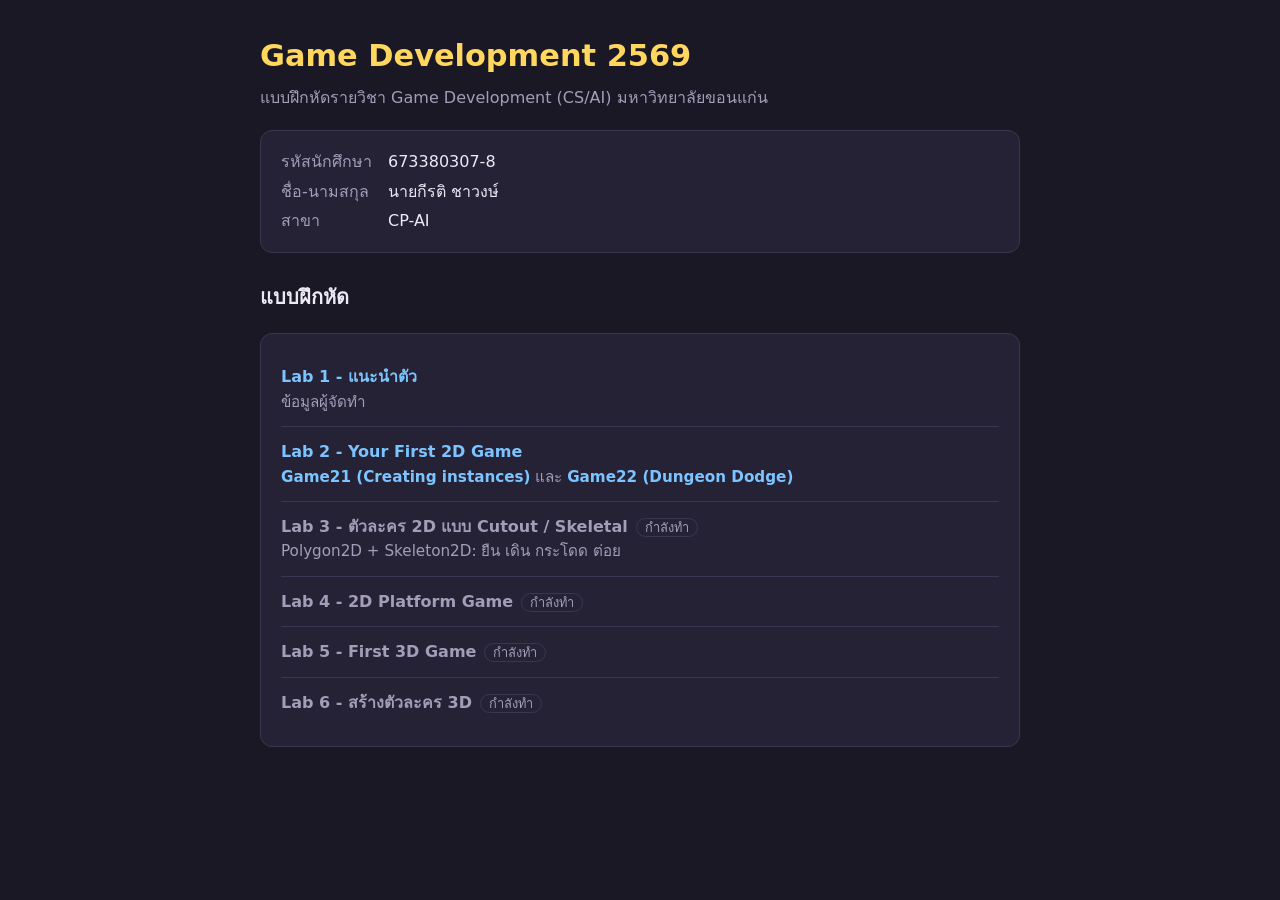
==== docs/index.html @ 1042a4ec "Add Lab 2: Game21 (instancing) and Game22 (Dungeon Dodge) with web exports and docs index" ====
<!DOCTYPE html>
<html lang="th">
<head>
  <meta charset="utf-8">
  <meta name="viewport" content="width=device-width, initial-scale=1">
  <title>Game Dev 2569 - 673380307-8 กีรติ ชาวงษ์</title>
  <link rel="stylesheet" href="style.css">
</head>
<body>
<main>
  <h1>Game Development 2569</h1>
  <p class="sub">แบบฝึกหัดรายวิชา Game Development (CS/AI) มหาวิทยาลัยขอนแก่น</p>

  <section class="card">
    <dl>
      <dt>รหัสนักศึกษา</dt><dd>673380307-8</dd>
      <dt>ชื่อ-นามสกุล</dt><dd>นายกีรติ ชาวงษ์</dd>
      <dt>สาขา</dt><dd>CP-AI</dd>
    </dl>
  </section>

  <h2>แบบฝึกหัด</h2>
  <section class="card">
    <ul class="labs">
      <li>
        <a href="lab1.html">Lab 1 - แนะนำตัว</a>
        <span class="desc">ข้อมูลผู้จัดทำ</span>
      </li>
      <li>
        <a href="lab2.html">Lab 2 - Your First 2D Game</a>
        <span class="desc">
          <a href="game21.html">Game21 (Creating instances)</a> และ
          <a href="game22.html">Game22 (Dungeon Dodge)</a>
        </span>
      </li>
      <li>
        <span class="pending">Lab 3 - ตัวละคร 2D แบบ Cutout / Skeletal</span><span class="tag">กำลังทำ</span>
        <span class="desc">Polygon2D + Skeleton2D: ยืน เดิน กระโดด ต่อย</span>
      </li>
      <li>
        <span class="pending">Lab 4 - 2D Platform Game</span><span class="tag">กำลังทำ</span>
      </li>
      <li>
        <span class="pending">Lab 5 - First 3D Game</span><span class="tag">กำลังทำ</span>
      </li>
      <li>
        <span class="pending">Lab 6 - สร้างตัวละคร 3D</span><span class="tag">กำลังทำ</span>
      </li>
    </ul>
  </section>
</main>
</body>
</html>
---- docs/style.css ----
:root {
  --bg: #1b1826;
  --panel: #262236;
  --line: #3a3550;
  --text: #ece9f5;
  --muted: #a39db8;
  --accent: #ffd75e;
  --link: #7cc4ff;
}

* { box-sizing: border-box; }

body {
  margin: 0;
  padding: 32px 16px 48px;
  background: var(--bg);
  color: var(--text);
  font-family: "Sarabun", "Leelawadee UI", Tahoma, system-ui, sans-serif;
  line-height: 1.6;
}

main { max-width: 760px; margin: 0 auto; }

h1 { margin: 0 0 4px; font-size: 1.9rem; color: var(--accent); }
h2 { margin: 28px 0 10px; font-size: 1.25rem; }

.sub { margin: 0; color: var(--muted); }

.card {
  margin-top: 20px;
  padding: 18px 20px;
  background: var(--panel);
  border: 1px solid var(--line);
  border-radius: 12px;
}

dl { display: grid; grid-template-columns: max-content 1fr; gap: 4px 16px; margin: 0; }
dt { color: var(--muted); }
dd { margin: 0; }

ul.labs { list-style: none; margin: 0; padding: 0; }
ul.labs li { padding: 12px 0; border-bottom: 1px solid var(--line); }
ul.labs li:last-child { border-bottom: 0; }
ul.labs .desc { display: block; color: var(--muted); font-size: 0.95rem; }

a { color: var(--link); text-decoration: none; font-weight: 600; }
a:hover { text-decoration: underline; }

.pending { color: var(--muted); font-weight: 600; }
.tag { margin-left: 8px; padding: 1px 8px; border: 1px solid var(--line); border-radius: 999px; font-size: 0.8rem; color: var(--muted); }

.back { display: inline-block; margin-bottom: 16px; font-weight: 400; }
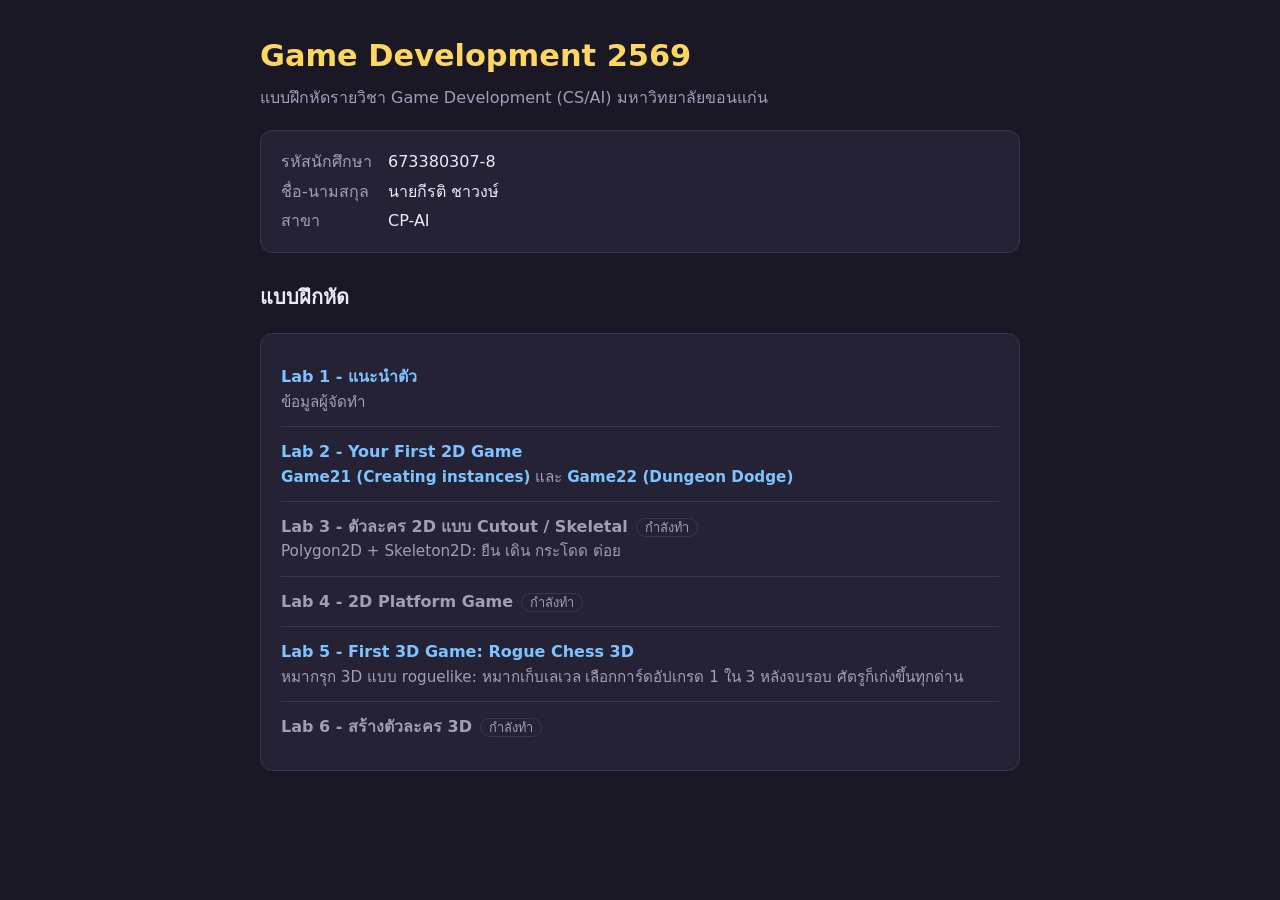
==== commit 902337af: "Add Game5: Rogue Chess 3D (leveling pieces, upgrade cards, scaling enemies) with web export" ====
--- a/docs/index.html
+++ b/docs/index.html
@@ -41,7 +41,8 @@
         <span class="pending">Lab 4 - 2D Platform Game</span><span class="tag">กำลังทำ</span>
       </li>
       <li>
-        <span class="pending">Lab 5 - First 3D Game</span><span class="tag">กำลังทำ</span>
+        <a href="game5.html">Lab 5 - First 3D Game: Rogue Chess 3D</a>
+        <span class="desc">หมากรุก 3D แบบ roguelike: หมากเก็บเลเวล เลือกการ์ดอัปเกรด 1 ใน 3 หลังจบรอบ ศัตรูก็เก่งขึ้นทุกด่าน</span>
       </li>
       <li>
         <span class="pending">Lab 6 - สร้างตัวละคร 3D</span><span class="tag">กำลังทำ</span>
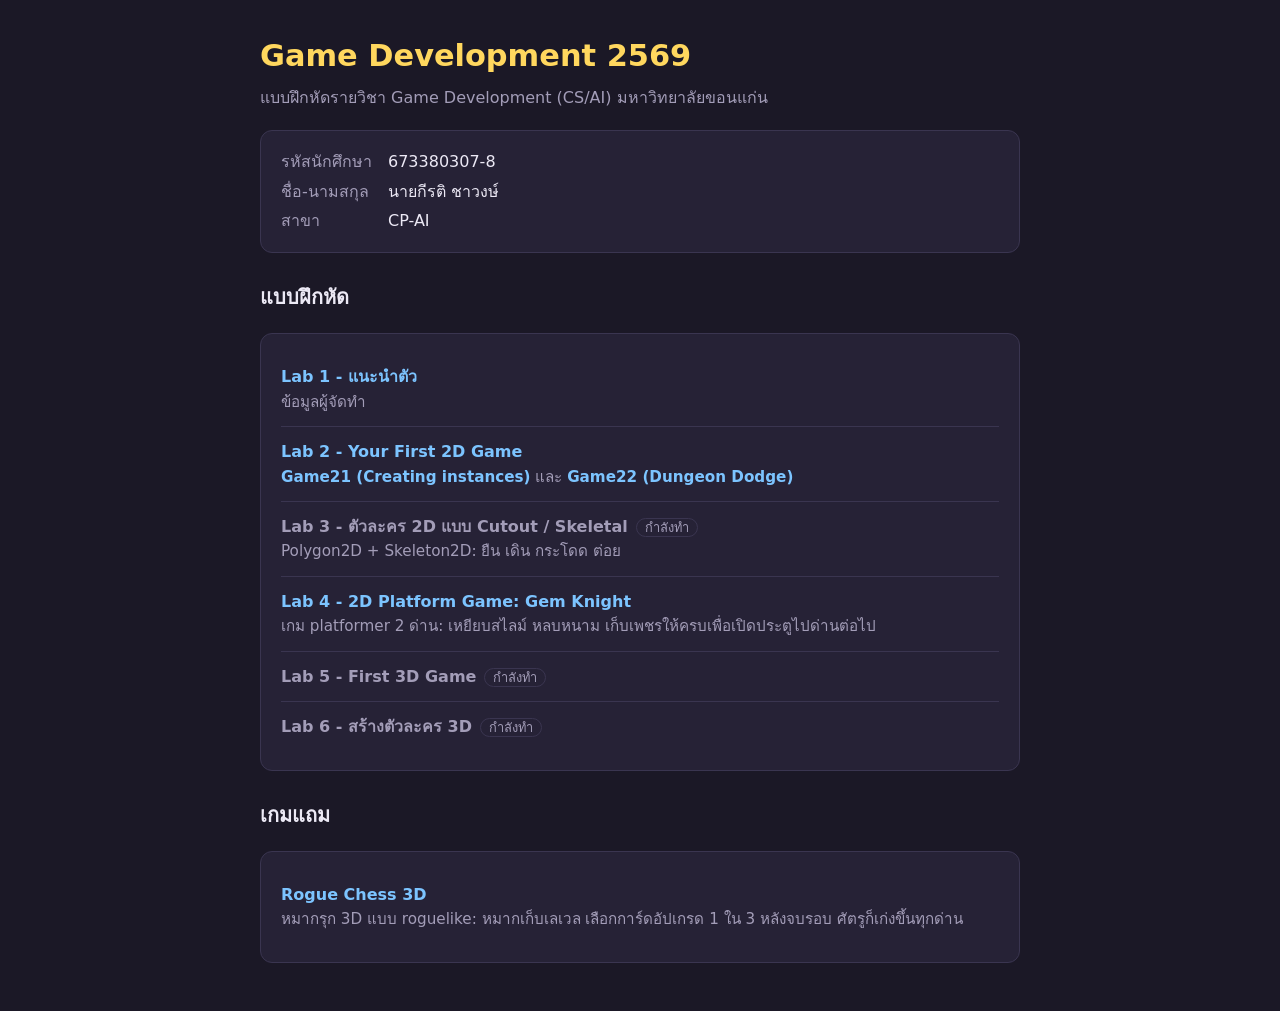
==== commit 9ef6cc01: "Add Lab 4 platformer (Gem Knight), rebuild Game21 from the tutorial starter, move chess to bonus" ====
--- a/docs/index.html
+++ b/docs/index.html
@@ -38,17 +38,27 @@
         <span class="desc">Polygon2D + Skeleton2D: ยืน เดิน กระโดด ต่อย</span>
       </li>
       <li>
-        <span class="pending">Lab 4 - 2D Platform Game</span><span class="tag">กำลังทำ</span>
+        <a href="game4.html">Lab 4 - 2D Platform Game: Gem Knight</a>
+        <span class="desc">เกม platformer 2 ด่าน: เหยียบสไลม์ หลบหนาม เก็บเพชรให้ครบเพื่อเปิดประตูไปด่านต่อไป</span>
       </li>
       <li>
-        <a href="game5.html">Lab 5 - First 3D Game: Rogue Chess 3D</a>
-        <span class="desc">หมากรุก 3D แบบ roguelike: หมากเก็บเลเวล เลือกการ์ดอัปเกรด 1 ใน 3 หลังจบรอบ ศัตรูก็เก่งขึ้นทุกด่าน</span>
+        <span class="pending">Lab 5 - First 3D Game</span><span class="tag">กำลังทำ</span>
       </li>
       <li>
         <span class="pending">Lab 6 - สร้างตัวละคร 3D</span><span class="tag">กำลังทำ</span>
       </li>
     </ul>
   </section>
+
+  <h2>เกมแถม</h2>
+  <section class="card">
+    <ul class="labs">
+      <li>
+        <a href="chess3d.html">Rogue Chess 3D</a>
+        <span class="desc">หมากรุก 3D แบบ roguelike: หมากเก็บเลเวล เลือกการ์ดอัปเกรด 1 ใน 3 หลังจบรอบ ศัตรูก็เก่งขึ้นทุกด่าน</span>
+      </li>
+    </ul>
+  </section>
 </main>
 </body>
 </html>
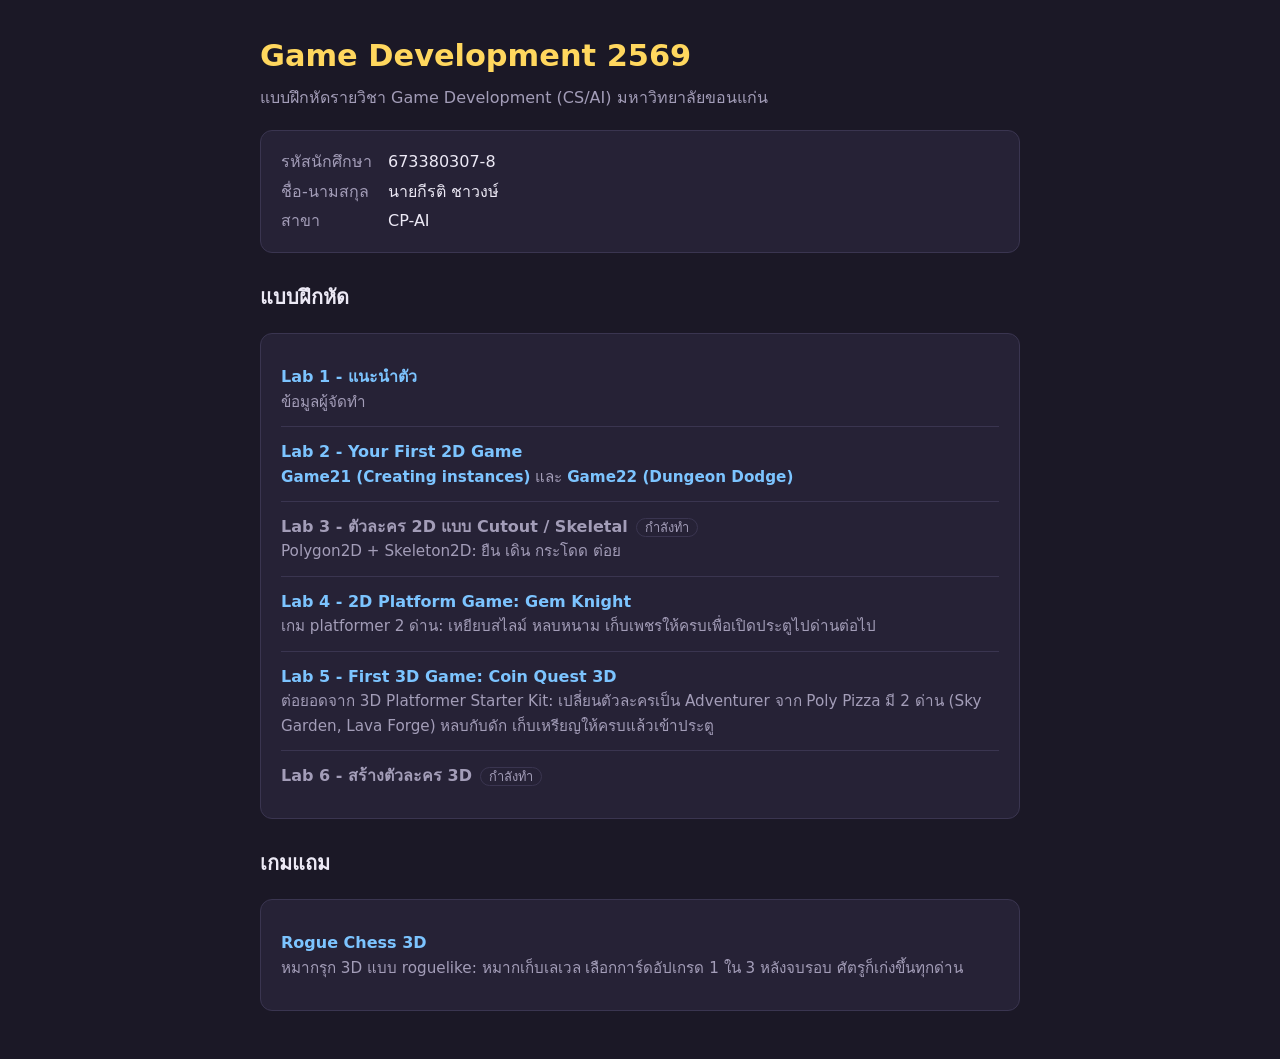
==== commit 66ef8d41: "Add Lab 5: Coin Quest 3D on the 3D Platformer Starter Kit (Adventurer player, 2 levels, traps, web e" ====
--- a/docs/index.html
+++ b/docs/index.html
@@ -42,7 +42,8 @@
         <span class="desc">เกม platformer 2 ด่าน: เหยียบสไลม์ หลบหนาม เก็บเพชรให้ครบเพื่อเปิดประตูไปด่านต่อไป</span>
       </li>
       <li>
-        <span class="pending">Lab 5 - First 3D Game</span><span class="tag">กำลังทำ</span>
+        <a href="game5.html">Lab 5 - First 3D Game: Coin Quest 3D</a>
+        <span class="desc">ต่อยอดจาก 3D Platformer Starter Kit: เปลี่ยนตัวละครเป็น Adventurer จาก Poly Pizza มี 2 ด่าน (Sky Garden, Lava Forge) หลบกับดัก เก็บเหรียญให้ครบแล้วเข้าประตู</span>
       </li>
       <li>
         <span class="pending">Lab 6 - สร้างตัวละคร 3D</span><span class="tag">กำลังทำ</span>
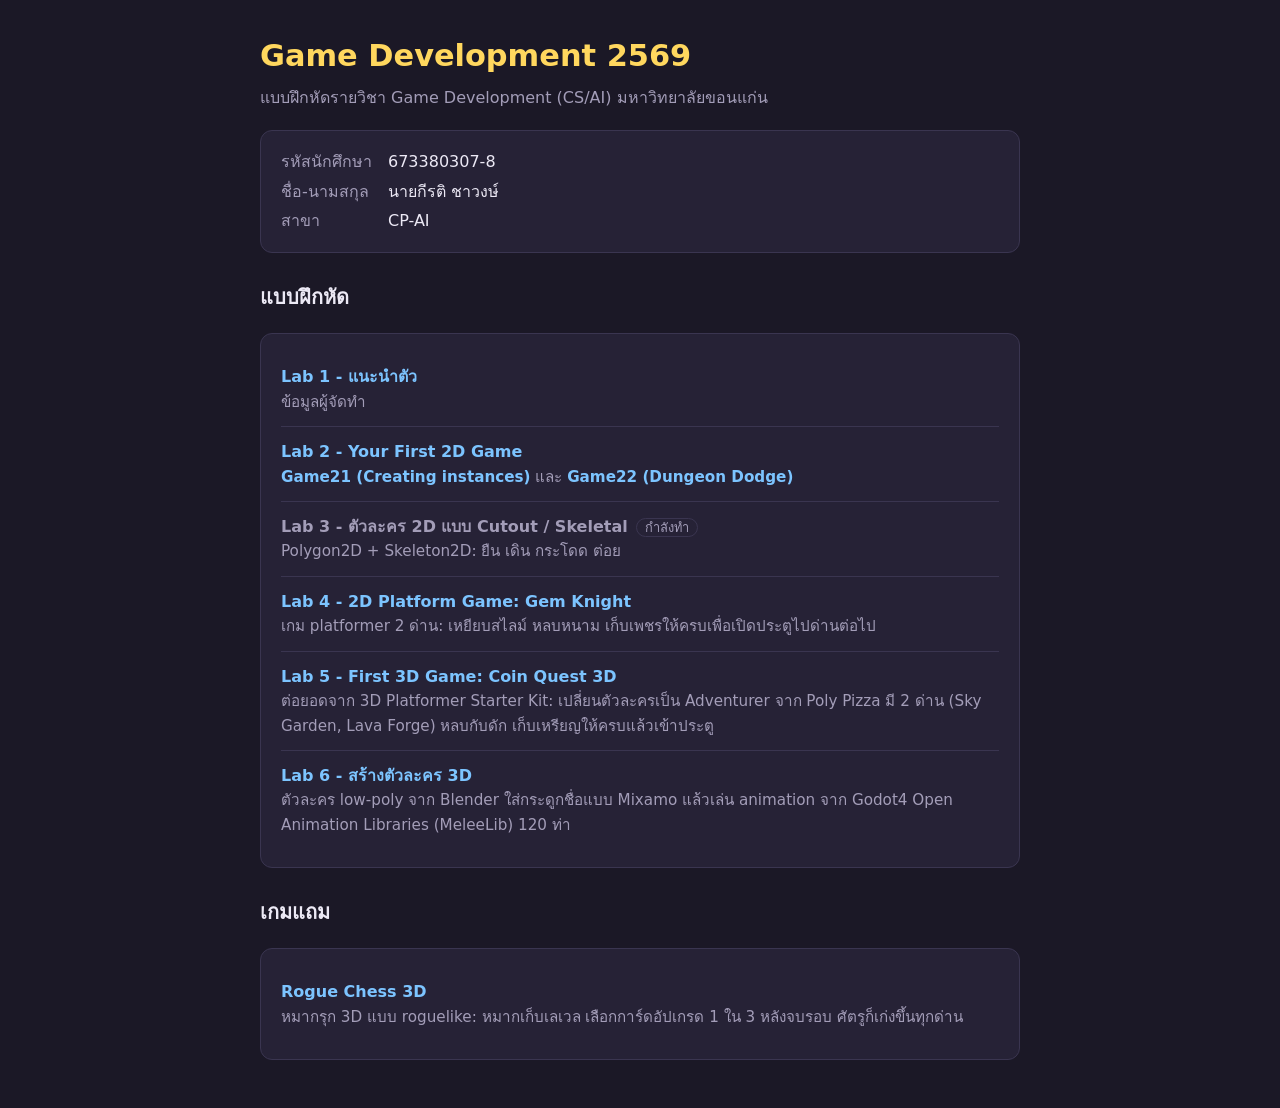
==== commit 4b96dec1: "Add Lab 6: Blender-built character with Mixamo-named rig, MeleeLib animation demo and web export" ====
--- a/docs/index.html
+++ b/docs/index.html
@@ -46,7 +46,8 @@
         <span class="desc">ต่อยอดจาก 3D Platformer Starter Kit: เปลี่ยนตัวละครเป็น Adventurer จาก Poly Pizza มี 2 ด่าน (Sky Garden, Lava Forge) หลบกับดัก เก็บเหรียญให้ครบแล้วเข้าประตู</span>
       </li>
       <li>
-        <span class="pending">Lab 6 - สร้างตัวละคร 3D</span><span class="tag">กำลังทำ</span>
+        <a href="game6.html">Lab 6 - สร้างตัวละคร 3D</a>
+        <span class="desc">ตัวละคร low-poly จาก Blender ใส่กระดูกชื่อแบบ Mixamo แล้วเล่น animation จาก Godot4 Open Animation Libraries (MeleeLib) 120 ท่า</span>
       </li>
     </ul>
   </section>
